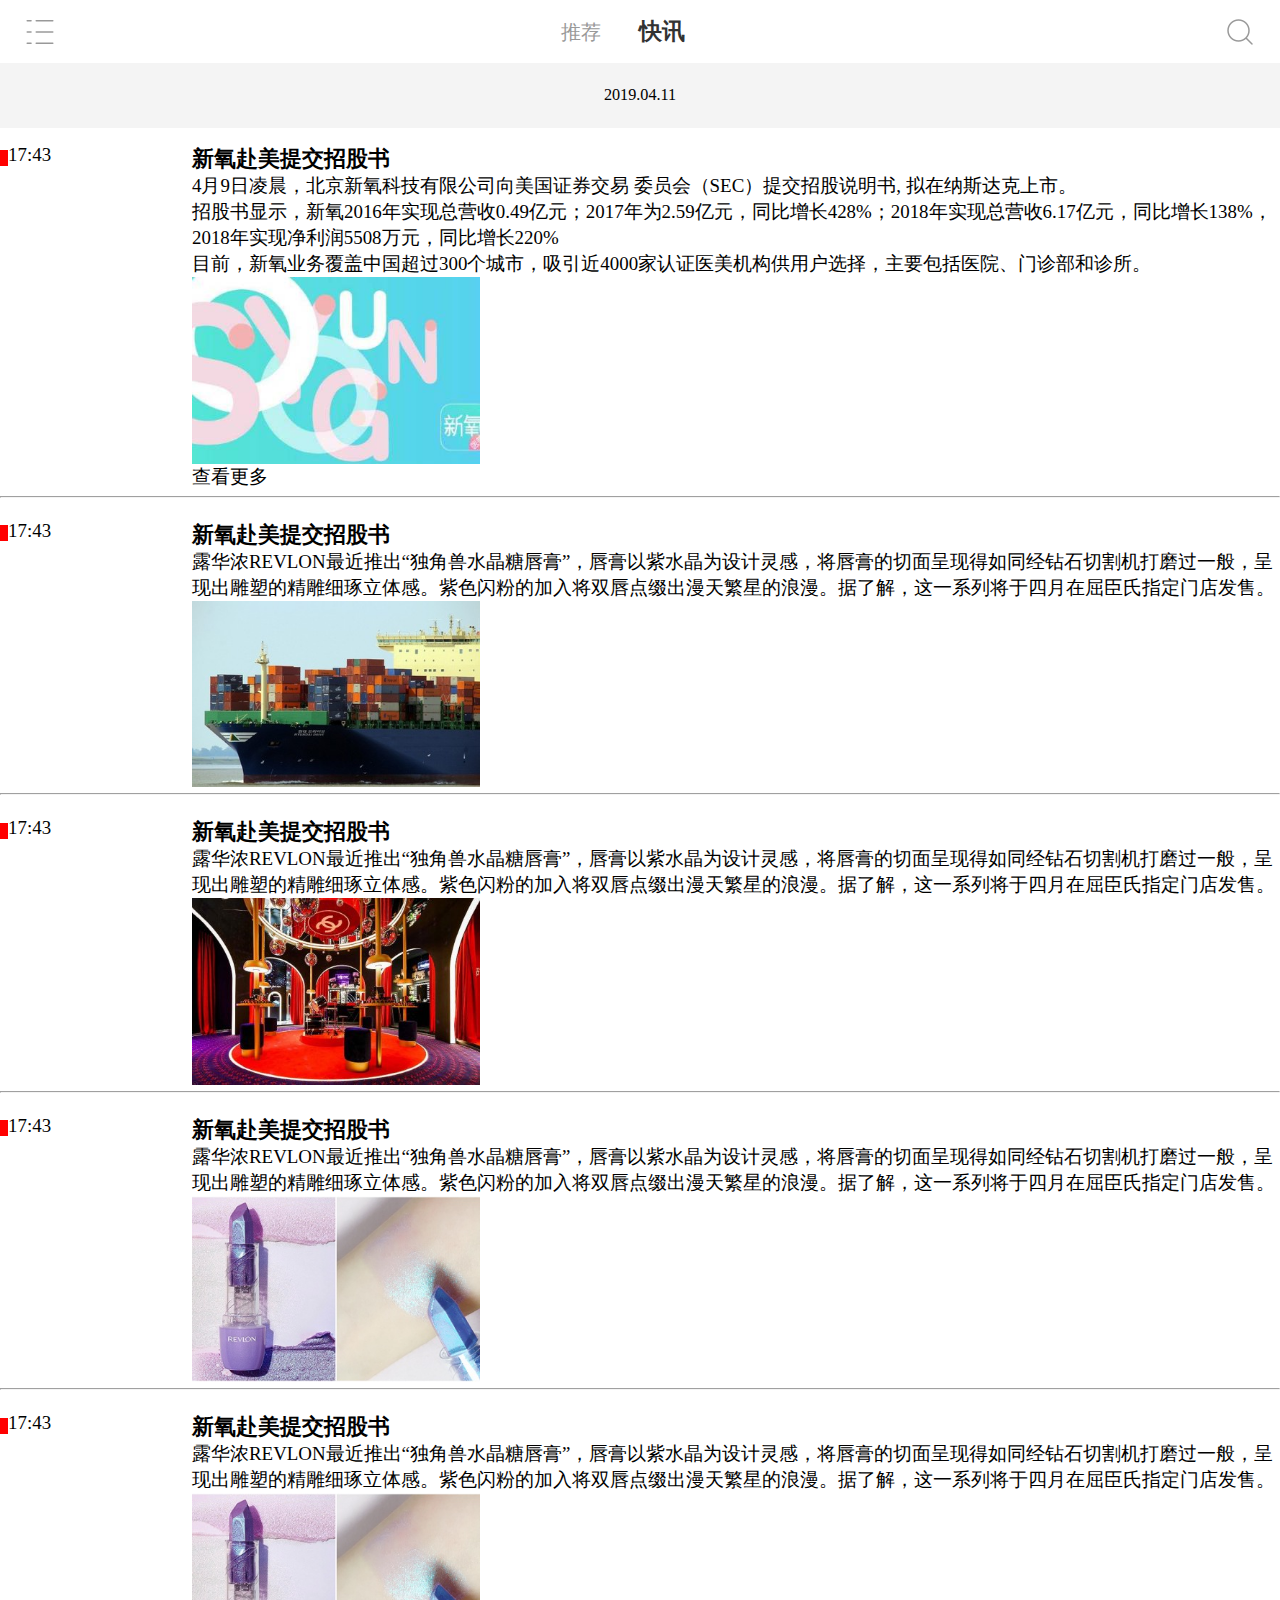
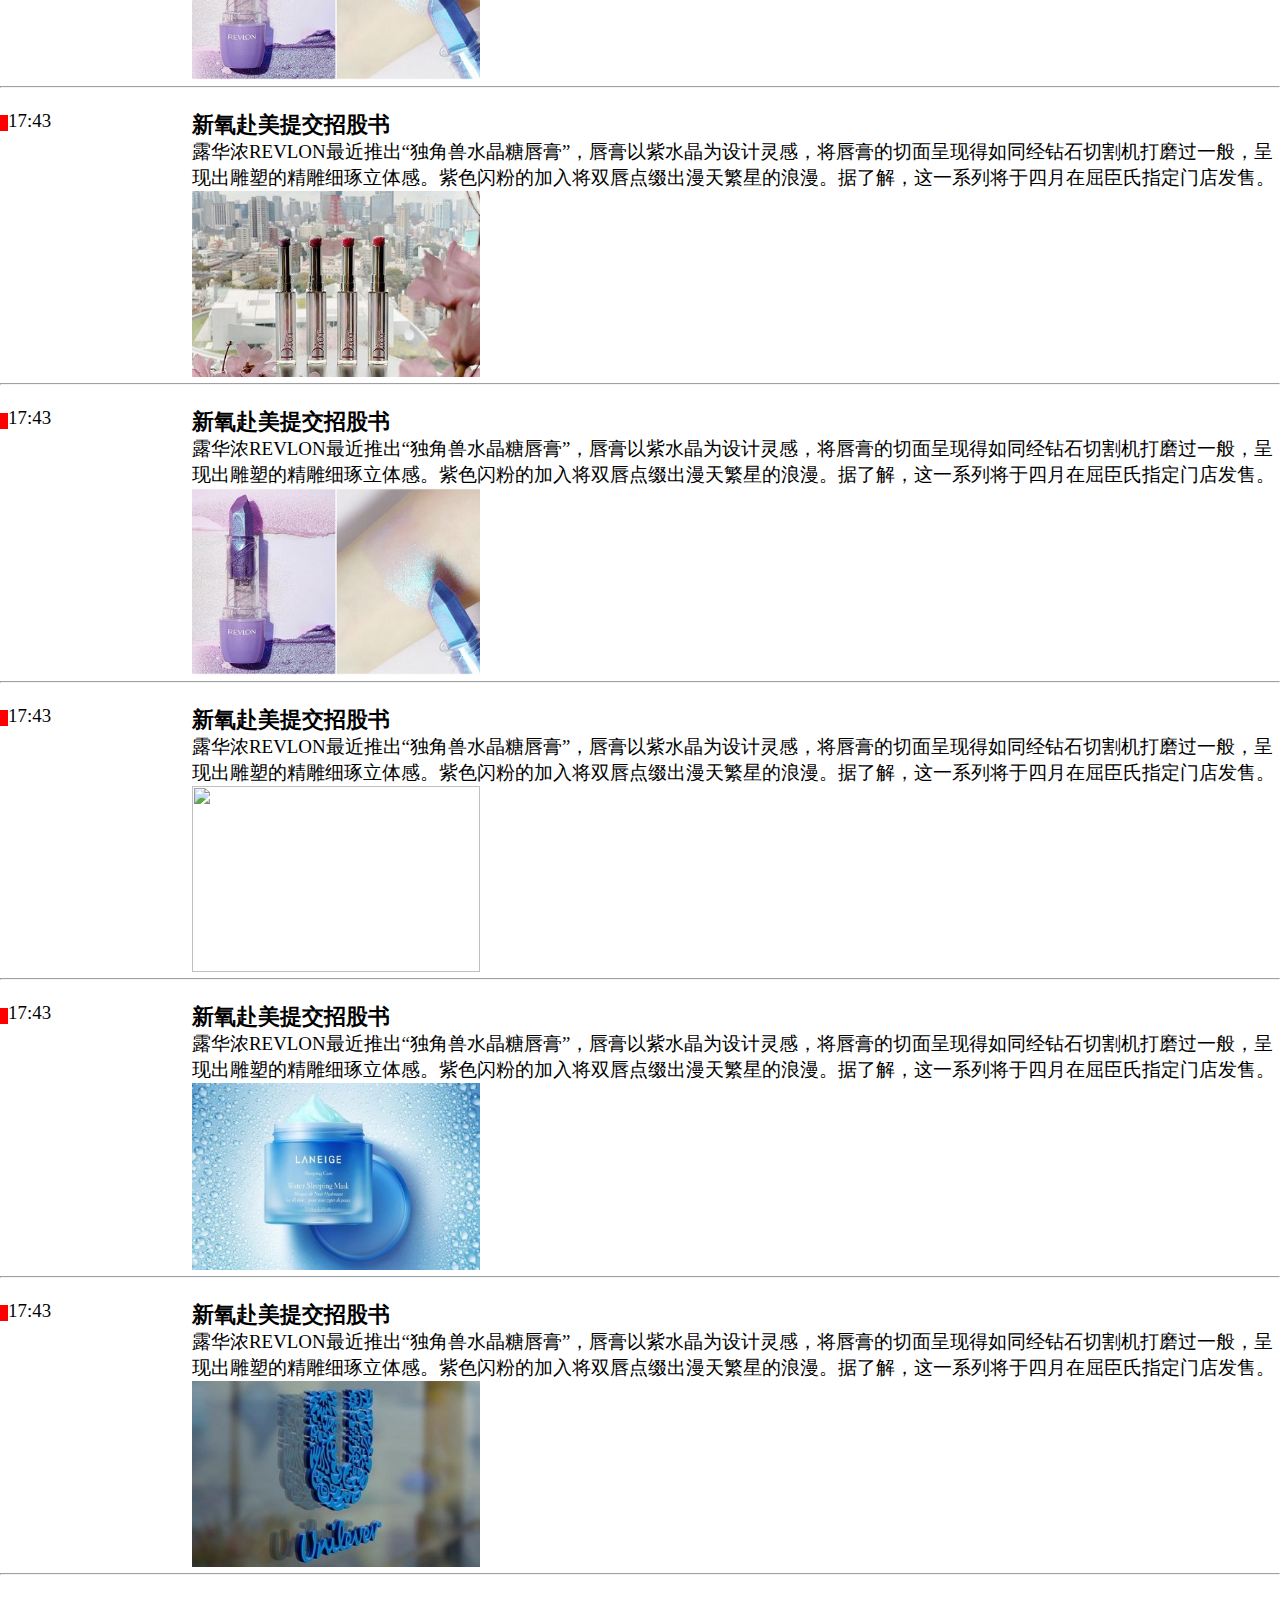
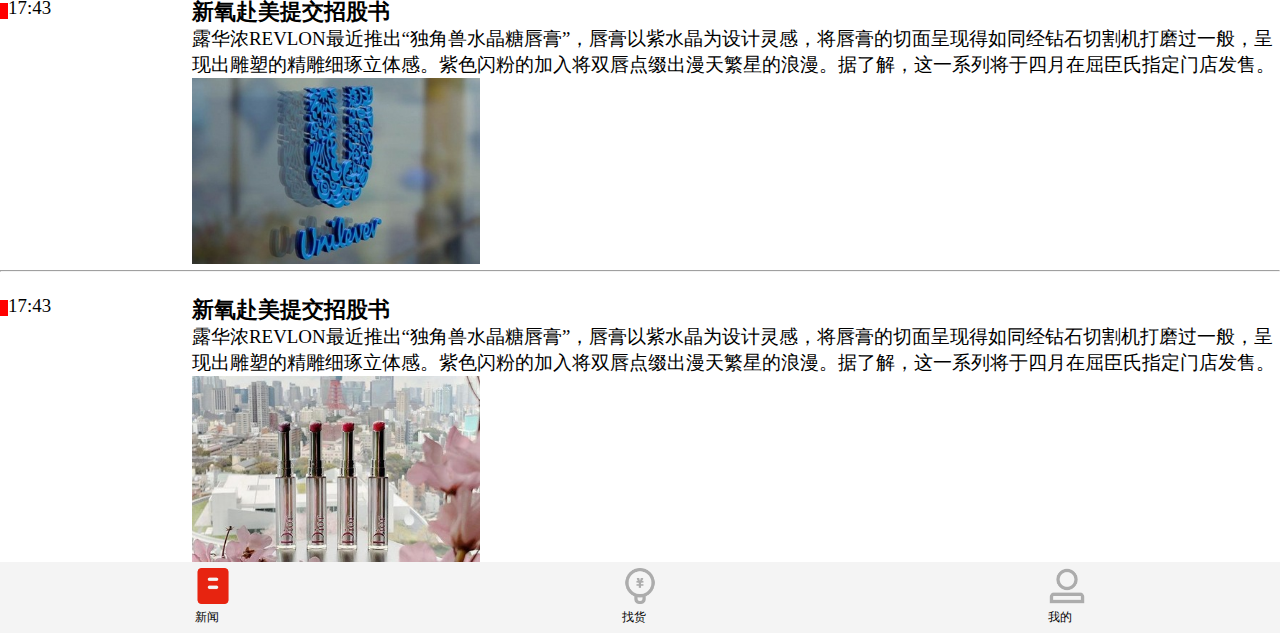
==== cheng.html @ 28752b2e "查看" ====
<!DOCTYPE html>
<html lang="en">

<head>
    <meta charset="UTF-8">
    <meta name="viewport" content="width=device-width, initial-scale=1.0">
    <meta http-equiv="X-UA-Compatible" content="ie=edge">
    <title>品观</title>
    <link rel="stylesheet" href="./css/reset.css">
    <link rel="stylesheet" href="./css/brand.css">
    <script src="./js/mui.min.js"></script>
    <script src="./js/mui.swiper.min.js"></script>


</head>

<body>
    <!-- 头部 -->
    <div class="box">
        <header>
            <div class="icon-bar"></div>
            <div class="topp">
                <a href="###">推荐</a>
                <a href="###" class="consult">快讯</a>
            </div>
            <div class="search "></div>
        </header>

        <!-- 内容 -->
        <section>

            <div class="time">
                <ul>
                    <li>2019</li>
                    <li>.</li>
                    <li>04</li>
                    <li>.</li>
                    <li>11</li>
                </ul>
            </div>
            <!-- 内容 -->


                <div class="'find_factory_list">


                <div class="kui find_factory_item">
                    <div class="one">
                        <div class="red"></div>
                        <div class="centens">17:43</div>
                    </div>

                    <div class="nine">
                        <div id="content" class="clearfix">
                            <h2>新氧赴美提交招股书</h2>
                            <p>4月9日凌晨，北京新氧科技有限公司向美国证券交易 委员会（SEC）提交招股说明书, 拟在纳斯达克上市。</p>
                            <p>招股书显示，新氧2016年实现总营收0.49亿元；2017年为2.59亿元，同比增长428%；2018年实现总营收6.17亿元，同比增长138%，2018年实现净利润5508万元，同比增长220%
                            </p>
                            <div id="spread">
                                <p>目前，新氧业务覆盖中国超过300个城市，吸引近4000家认证医美机构供用户选择，主要包括医院、门诊部和诊所。</p>

                            </div>
                        </div>
                        <div class="img"> <img src="./img/wh.jpg" alt="">
                            <p id="btn"> 查看更多 </p>
                        </div>
                    </div>
                </div>

                <hr>
                <div class="kui find_factory_item">
                    <div class="one">
                        <div class="red"></div>
                        <div class="centens">17:43</div>
                    </div>

                    <div class="nine">
                        <div id="content" class="clearfix">
                            <h2>新氧赴美提交招股书</h2>
                            <p>露华浓REVLON最近推出“独角兽水晶糖唇膏”，唇膏以紫水晶为设计灵感，将唇膏的切面呈现得如同经钻石切割机打磨过一般，呈现出雕塑的精雕细琢立体感。紫色闪粉的加入将双唇点缀出漫天繁星的浪漫。据了解，这一系列将于四月在屈臣氏指定门店发售。
                            </p>
                        </div>
                        <div class="img"> <img src="./img/5cab226b2f03c2.05506342.jpg@260h_400w_1e_1c_1wh.jpg" alt="">
                        </div>


                    </div>
                </div>

                <hr>
                <div class="kui find_factory_item">
                    <div class="one">
                        <div class="red"></div>
                        <div class="centens">17:43</div>
                    </div>

                    <div class="nine">
                        <div id="content" class="clearfix">
                            <h2>新氧赴美提交招股书</h2>
                            <p>露华浓REVLON最近推出“独角兽水晶糖唇膏”，唇膏以紫水晶为设计灵感，将唇膏的切面呈现得如同经钻石切割机打磨过一般，呈现出雕塑的精雕细琢立体感。紫色闪粉的加入将双唇点缀出漫天繁星的浪漫。据了解，这一系列将于四月在屈臣氏指定门店发售。
                            </p>
                        </div>
                        <div class="img"> <img src="./img/5cab1e7dc916e4.60292013.jpg@260h_400w_1e_1c_1wh.jpg" alt="">
                        </div>


                    </div>
                </div>

                <hr>
                <div class="kui find_factory_item">
                    <div class="one">
                        <div class="red"></div>
                        <div class="centens">17:43</div>
                    </div>

                    <div class="nine">
                        <div id="content" class="clearfix">
                            <h2>新氧赴美提交招股书</h2>
                            <p>露华浓REVLON最近推出“独角兽水晶糖唇膏”，唇膏以紫水晶为设计灵感，将唇膏的切面呈现得如同经钻石切割机打磨过一般，呈现出雕塑的精雕细琢立体感。紫色闪粉的加入将双唇点缀出漫天繁星的浪漫。据了解，这一系列将于四月在屈臣氏指定门店发售。
                            </p>
                        </div>
                        <div class="img"> <img src="./img/_1wh.jpg" alt=""> </div>


                    </div>
                </div>
                <hr>
                <div class="kui find_factory_item">
                    <div class="one">
                        <div class="red"></div>
                        <div class="centens">17:43</div>
                    </div>

                    <div class="nine">
                        <div id="content" class="clearfix">
                            <h2>新氧赴美提交招股书</h2>
                            <p>露华浓REVLON最近推出“独角兽水晶糖唇膏”，唇膏以紫水晶为设计灵感，将唇膏的切面呈现得如同经钻石切割机打磨过一般，呈现出雕塑的精雕细琢立体感。紫色闪粉的加入将双唇点缀出漫天繁星的浪漫。据了解，这一系列将于四月在屈臣氏指定门店发售。
                            </p>
                        </div>
                        <div class="img"> <img src="./img/_1wh.jpg" alt=""> </div>


                    </div>
                </div>
                <hr>
                <div class="kui find_factory_item">
                    <div class="one">
                        <div class="red"></div>
                        <div class="centens">17:43</div>
                    </div>

                    <div class="nine">
                        <div id="content" class="clearfix">
                            <h2>新氧赴美提交招股书</h2>
                            <p>露华浓REVLON最近推出“独角兽水晶糖唇膏”，唇膏以紫水晶为设计灵感，将唇膏的切面呈现得如同经钻石切割机打磨过一般，呈现出雕塑的精雕细琢立体感。紫色闪粉的加入将双唇点缀出漫天繁星的浪漫。据了解，这一系列将于四月在屈臣氏指定门店发售。
                            </p>
                        </div>
                        <div class="img"> <img src="./img/5cac57ae790e10.70316562.jpg@260h_400w_1e_1c_1wh.jpg" alt=""> </div>


                    </div>
                </div>
                <hr>
                <div class="kui find_factory_item">
                    <div class="one">
                        <div class="red"></div>
                        <div class="centens">17:43</div>
                    </div>

                    <div class="nine">
                        <div id="content" class="clearfix">
                            <h2>新氧赴美提交招股书</h2>
                            <p>露华浓REVLON最近推出“独角兽水晶糖唇膏”，唇膏以紫水晶为设计灵感，将唇膏的切面呈现得如同经钻石切割机打磨过一般，呈现出雕塑的精雕细琢立体感。紫色闪粉的加入将双唇点缀出漫天繁星的浪漫。据了解，这一系列将于四月在屈臣氏指定门店发售。
                            </p>
                        </div>
                        <div class="img"> <img src="./img/_1wh.jpg" alt=""> </div>


                    </div>
                </div>
                <hr>
                <div class="kui find_factory_item">
                    <div class="one">
                        <div class="red"></div>
                        <div class="centens">17:43</div>
                    </div>

                    <div class="nine">
                        <div id="content" class="clearfix">
                            <h2>新氧赴美提交招股书</h2>
                            <p>露华浓REVLON最近推出“独角兽水晶糖唇膏”，唇膏以紫水晶为设计灵感，将唇膏的切面呈现得如同经钻石切割机打磨过一般，呈现出雕塑的精雕细琢立体感。紫色闪粉的加入将双唇点缀出漫天繁星的浪漫。据了解，这一系列将于四月在屈臣氏指定门店发售。
                            </p>
                        </div>
                        <div class="img"> <img src="./img/5cac57ae790e10.70316562.jpg@260h_400w_1e_1c_1wh.jpg alt=""> </div>


                    </div>
                </div>
                <hr>
                <div class="kui find_factory_item">
                    <div class="one">
                        <div class="red"></div>
                        <div class="centens">17:43</div>
                    </div>

                    <div class="nine">
                        <div id="content" class="clearfix">
                            <h2>新氧赴美提交招股书</h2>
                            <p>露华浓REVLON最近推出“独角兽水晶糖唇膏”，唇膏以紫水晶为设计灵感，将唇膏的切面呈现得如同经钻石切割机打磨过一般，呈现出雕塑的精雕细琢立体感。紫色闪粉的加入将双唇点缀出漫天繁星的浪漫。据了解，这一系列将于四月在屈臣氏指定门店发售。
                            </p>
                        </div>
                        <div class="img"> <img src="./img/5cac6316c0cb75.42921945.jpg@260h_400w_1e_1c_1wh.jpg" alt=""> </div>


                    </div>
                </div>
                <hr>
                <div class="kui find_factory_item">
                    <div class="one">
                        <div class="red"></div>
                        <div class="centens">17:43</div>
                    </div>

                    <div class="nine">
                        <div id="content" class="clearfix">
                            <h2>新氧赴美提交招股书</h2>
                            <p>露华浓REVLON最近推出“独角兽水晶糖唇膏”，唇膏以紫水晶为设计灵感，将唇膏的切面呈现得如同经钻石切割机打磨过一般，呈现出雕塑的精雕细琢立体感。紫色闪粉的加入将双唇点缀出漫天繁星的浪漫。据了解，这一系列将于四月在屈臣氏指定门店发售。
                            </p>
                        </div>
                        <div class="img"> <img src="./img/5ca5ffe113af85.43394023.jpg@260h_400w_1e_1c_1wh.jpg" alt=""> </div>


                    </div>
                </div>
                <hr>
                <div class="kui find_factory_item">
                    <div class="one">
                        <div class="red"></div>
                        <div class="centens">17:43</div>
                    </div>

                    <div class="nine">
                        <div id="content" class="clearfix">
                            <h2>新氧赴美提交招股书</h2>
                            <p>露华浓REVLON最近推出“独角兽水晶糖唇膏”，唇膏以紫水晶为设计灵感，将唇膏的切面呈现得如同经钻石切割机打磨过一般，呈现出雕塑的精雕细琢立体感。紫色闪粉的加入将双唇点缀出漫天繁星的浪漫。据了解，这一系列将于四月在屈臣氏指定门店发售。
                            </p>
                        </div>
                        <div class="img"> <img src="./img/5ca5ffe113af85.43394023.jpg@260h_400w_1e_1c_1wh.jpg" alt=""> </div>


                    </div>
                </div>
                <hr>
                <div class="kui find_factory_item">
                    <div class="one">
                        <div class="red"></div>
                        <div class="centens">17:43</div>
                    </div>

                    <div class="nine">
                        <div id="content" class="clearfix">
                            <h2>新氧赴美提交招股书</h2>
                            <p>露华浓REVLON最近推出“独角兽水晶糖唇膏”，唇膏以紫水晶为设计灵感，将唇膏的切面呈现得如同经钻石切割机打磨过一般，呈现出雕塑的精雕细琢立体感。紫色闪粉的加入将双唇点缀出漫天繁星的浪漫。据了解，这一系列将于四月在屈臣氏指定门店发售。
                            </p>
                        </div>
                        <div class="img"> <img src="./img/5cac57ae790e10.70316562.jpg@260h_400w_1e_1c_1wh.jpg" alt=""> </div>


                    </div>
                </div>

            </div>



        </section>



        <footer>
            <div>
                <div class="xinwen"></div>
                <p>新闻</p>
            </div>

            <div>
                <div class="zhaohuo"></div>
                <p>找货</p>
            </div>

            <div>
                <div class="woode"></div>
                <p>我的</p>
            </div>




        </footer>
    </div>
</body>

</html>
<script src="./js/index.js"></script>
<script src="./js/font.js"></script>
<!-- <script src="./js/iscroll.js"></script> -->
---- css/brand.css ----
.box{
    width: 100%;
    height: 100%;
    display: flex;
    flex-direction: column;
}
header{
    height: 1.1733rem;
    /* background: salmon; */
    display: flex;
}
.topp{
    flex: 1;
    text-align: center;
    
}
.topp>a{
    margin-right: 0.64rem;
    display: inline-block;
    line-height: 0.64rem;
    padding-top: 0.266667rem;
    padding-bottom: 0.186667rem;
    font-size: 0.373333rem;
    color: #999;
    position: relative;
}
a.consult{
    font-family: PingFangSC-Medium;
    font-weight: 600;
    font-size: 0.426667rem;
    color: #333;
}
a.consult::after{
    background: #E72410;
}consult
a::after{
    content: " ";
    position: absolute;
    bottom: 0;
    left: 50%;
    height: 0.053333rem;
    width: 0.533333rem;
    background: transparent;
    -webkit-transform: translateX(-50%);
    transform: translateX(-50%);
    border-radius: 0.213333rem;
}
.search{
    width: 1.466667rem;
    height: 100%;
    overflow: hidden;
    background: url(../img/all_search.png) center no-repeat;
    background-size: 0.666667rem;
}
.icon-bar{
    width: 1.466667rem;
    height: 100%;
    overflow: hidden;
    background: url(../img/all_channel.png) center no-repeat;
    background-size: 0.666667rem;
}

section{
    flex: 1;
   height: 100%;
    display: flex;
    flex-direction: column;
    overflow: hidden;
}
.time{
    font-size: 0.3rem;
    list-style:none
}
.time ul{
    display: flex;
    justify-content: center;
    width: 100vw;
    height: 1.2rem;
    background: rgb(244,244,244);
    line-height: 1.2rem;
}
.kui{
    flex: 10;
    display: flex;
    font-size: 0.35rem;
    padding-top: 0.3rem;
}
.kui .one{
    flex: 1.5;
    /* background: rgb(210, 233, 5); */
    display: flex;
}
.red{
    font-size: 0.3rem;
    background:red;
    width: 0.15rem;
    height: 0.3rem;
    margin-top: 0.1rem
}
.centens{
   justify-content: center
}

.kui .nine{
    flex: 8.5;
}
h2{
    font-size: 0.4rem;
    font-weight: bold;
}
.content{
    width: 100%;
    /* height: 2rem; */
    padding-top: 0.4rem
    /* background: rgb(210, 233, 5); */
}
.img img{
    width: 5.33rem;
    height: 3.45rem;
}
hr{
    border-color: rgb(244,244,244);
    width: 100vw;
}




























footer{
    height: 1.307rem;
    background: rgb(244,244,244);
    display: flex;
    /* flex-wrap: wrap; */
    justify-content: space-around
    
}

.xinwen{
    width: 0.88rem;
    height: 0.88rem;
    overflow: hidden;
    background: url(../img/ws_active.png) center no-repeat;
    background-size: 0.666667rem;
}
.zhaohuo{
    width: 0.88rem;
    height: 0.88rem;
    overflow: hidden;
    background: url(../img/dwawds.png) center no-repeat;
    background-size: 0.666667rem;
}
.woode{
    width: 0.88rem;
    height: 0.88rem;
    overflow: hidden;
    background: url(../img/footer.png) center no-repeat;
    background-size: 0.666667rem;
}
footer p{
  margin-left: 0.1rem 
}
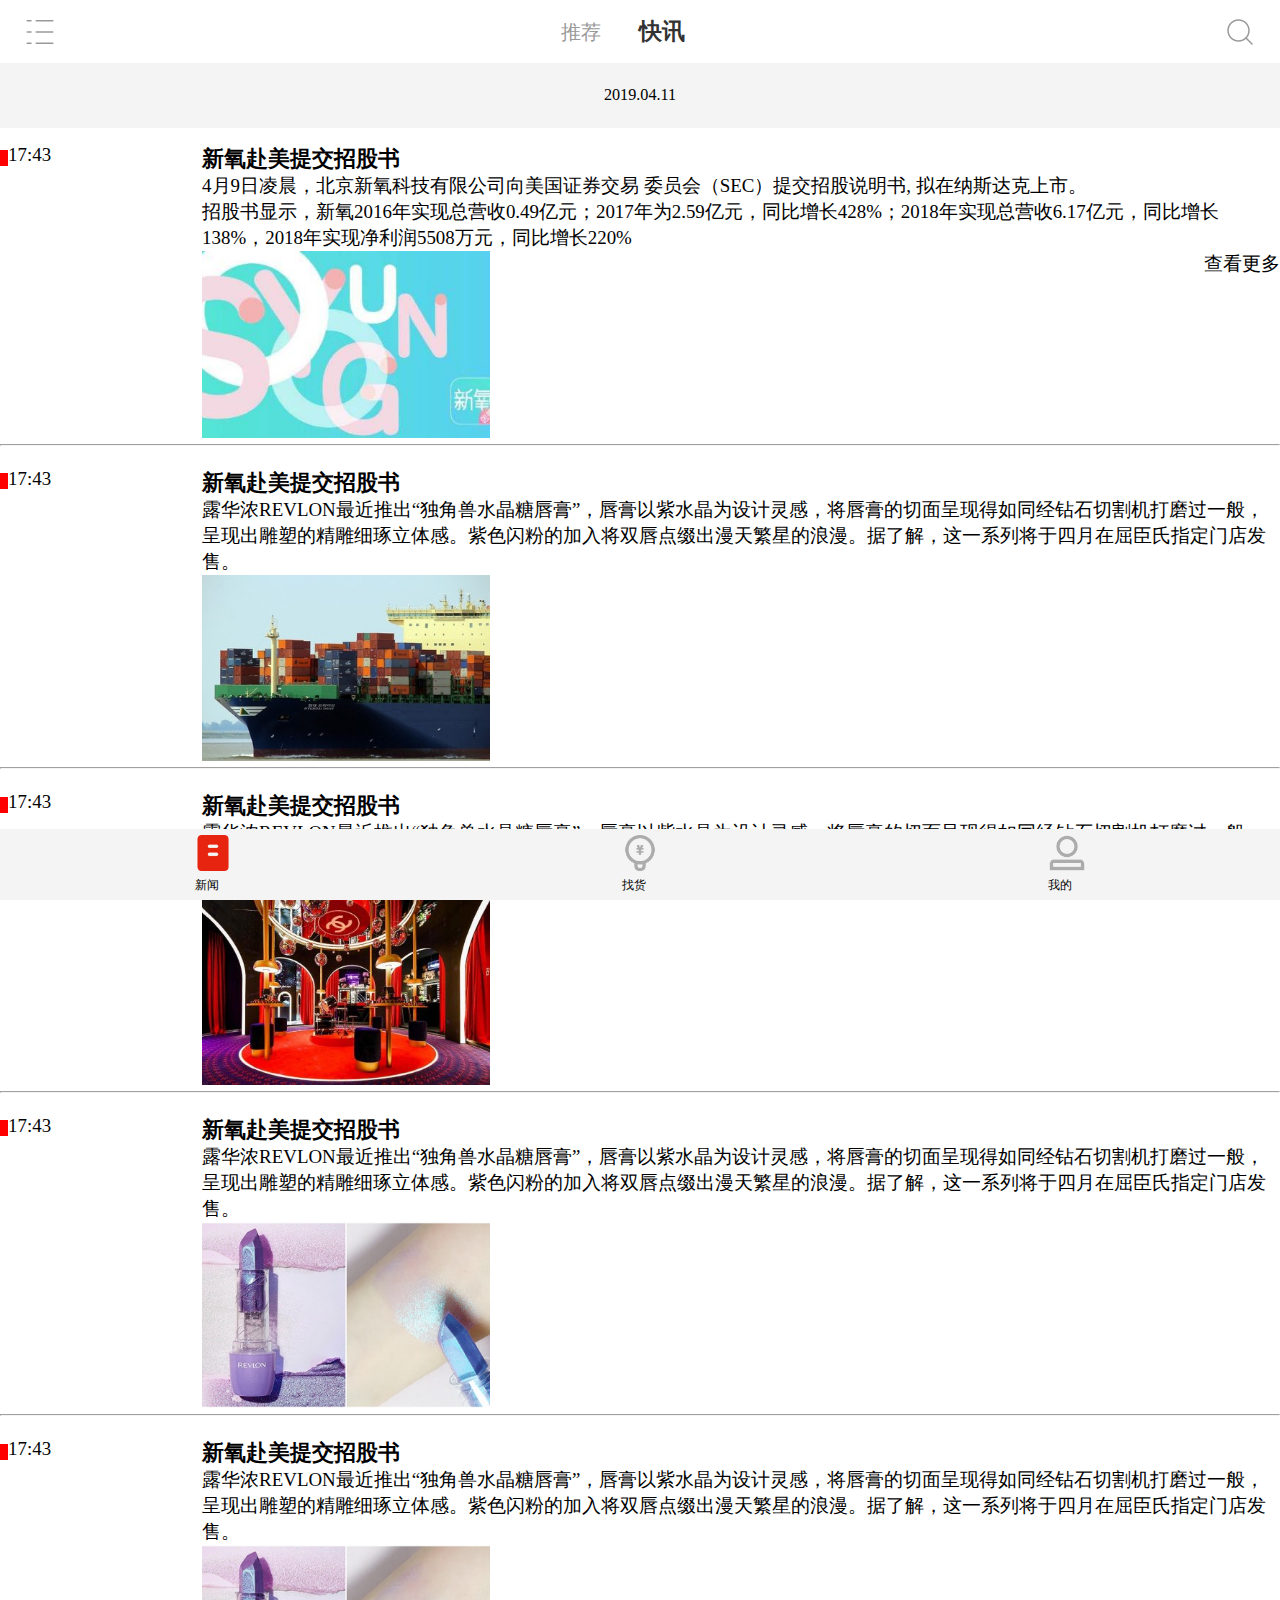
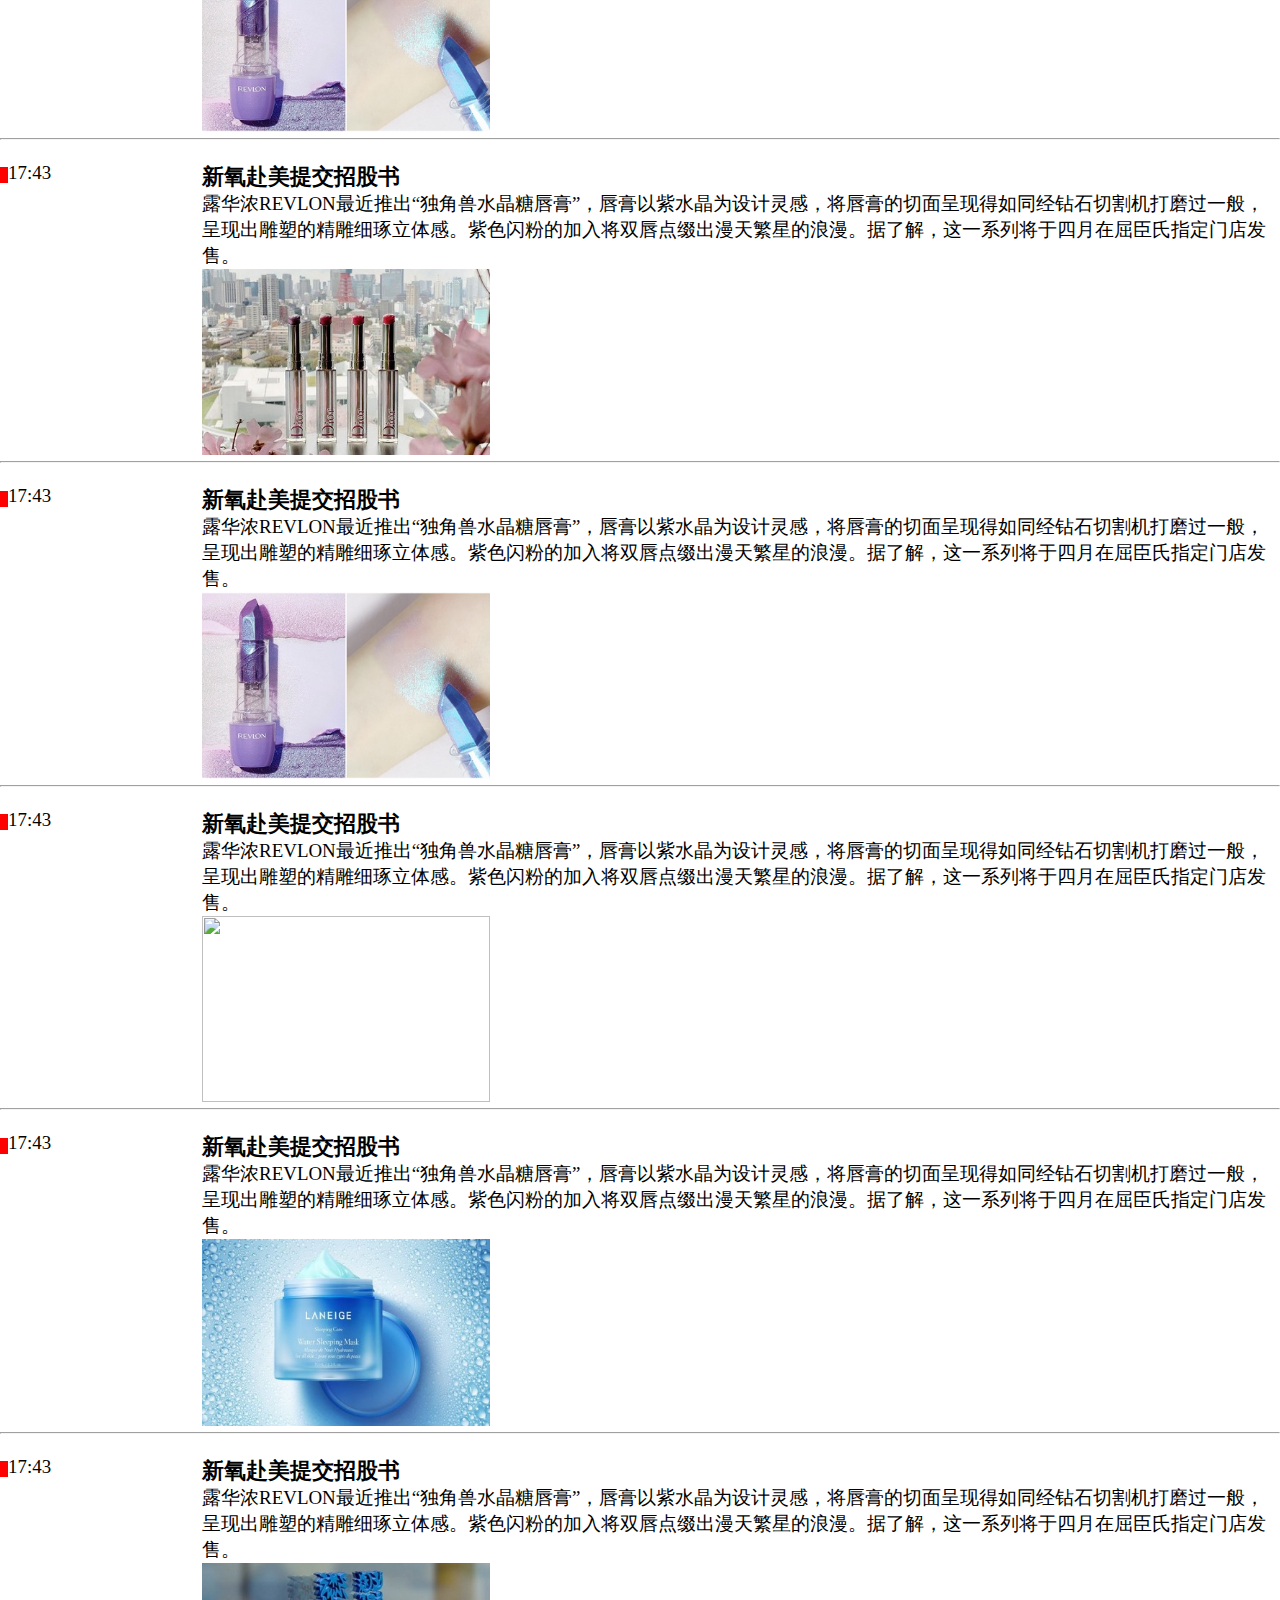
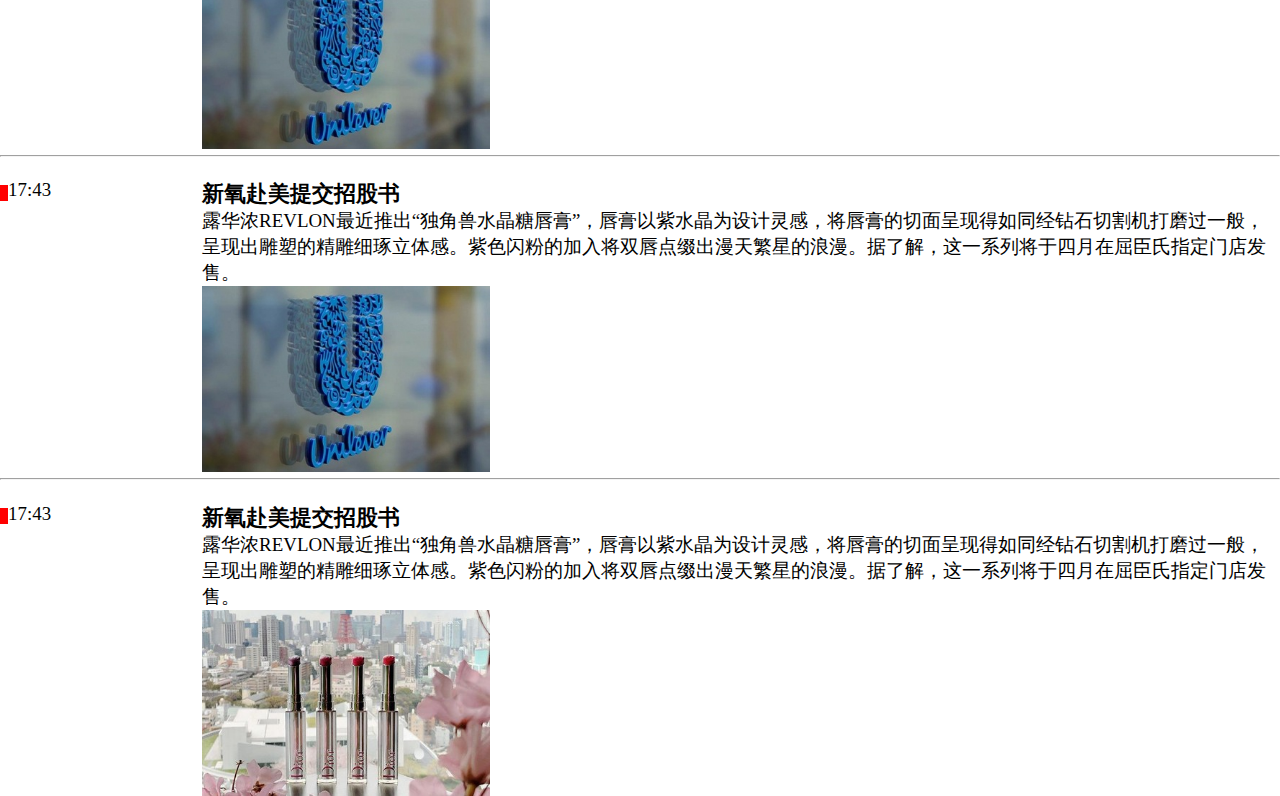
==== commit dde08831: "修改" ====
--- a/cheng.html
+++ b/cheng.html
@@ -7,7 +7,7 @@
     <meta http-equiv="X-UA-Compatible" content="ie=edge">
     <title>品观</title>
     <link rel="stylesheet" href="./css/reset.css">
-    <link rel="stylesheet" href="./css/brand.css">
+    <link rel="stylesheet" href="./css/btn.css">
     <script src="./js/mui.min.js"></script>
     <script src="./js/mui.swiper.min.js"></script>
 
@@ -302,6 +302,6 @@
 </body>
 
 </html>
-<script src="./js/index.js"></script>
+<script src="./js/btn.js"></script>
 <script src="./js/font.js"></script>
 <!-- <script src="./js/iscroll.js"></script> -->--- a/css/btn.css
+++ b/css/btn.css
@@ -0,0 +1,201 @@
+.box{
+    width: 100%;
+    height: 100%;
+    display: flex;
+    flex-direction: column;
+}
+header{
+    height: 1.1733rem;
+    /* background: salmon; */
+    display: flex;
+}
+.topp{
+    flex: 1;
+    text-align: center;
+    
+}
+.topp>a{
+    margin-right: 0.64rem;
+    display: inline-block;
+    line-height: 0.64rem;
+    padding-top: 0.266667rem;
+    padding-bottom: 0.186667rem;
+    font-size: 0.373333rem;
+    color: #999;
+    position: relative;
+}
+a.consult{
+    font-family: PingFangSC-Medium;
+    font-weight: 600;
+    font-size: 0.426667rem;
+    color: #333;
+}
+a.consult::after{
+    background: #E72410;
+}consult
+a::after{
+    content: " ";
+    position: absolute;
+    bottom: 0;
+    left: 50%;
+    height: 0.053333rem;
+    width: 0.533333rem;
+    background: transparent;
+    -webkit-transform: translateX(-50%);
+    transform: translateX(-50%);
+    border-radius: 0.213333rem;
+}
+.search{
+    width: 1.466667rem;
+    height: 100%;
+    overflow: hidden;
+    background: url(../img/all_search.png) center no-repeat;
+    background-size: 0.666667rem;
+}
+.icon-bar{
+    width: 1.466667rem;
+    height: 100%;
+    overflow: hidden;
+    background: url(../img/all_channel.png) center no-repeat;
+    background-size: 0.666667rem;
+}
+
+section{
+    flex: 1;
+   height: 100%;
+    display: flex;
+    flex-direction: column;
+    overflow: hidden;
+}
+.time{
+    font-size: 0.3rem;
+    list-style:none
+}
+.time ul{
+    display: flex;
+    justify-content: center;
+    width: 100vw;
+    height: 1.2rem;
+    background: rgb(244,244,244);
+    line-height: 1.2rem;
+}
+.kui{
+    flex: 10;
+    display: flex;
+    font-size: 0.35rem;
+    padding-top: 0.3rem;
+}
+.kui .one{
+    flex: 1.5;
+    /* background: rgb(210, 233, 5); */
+    display: flex;
+}
+.red{
+    font-size: 0.3rem;
+    background:red;
+    width: 0.15rem;
+    height: 0.3rem;
+    margin-top: 0.1rem
+}
+.centens{
+   justify-content: center
+}
+
+.kui .nine{
+    flex: 8;
+}
+
+
+h2{
+    font-size: 0.4rem;
+    font-weight: bold;
+}
+.content{
+    width: 100%;
+    /* height: 2rem; */
+    padding-top: 0.4rem
+    /* background: rgb(210, 233, 5); */
+}
+.img img{
+    width: 5.33rem;
+    height: 3.45rem;
+}
+hr{
+    border-color: rgb(244,244,244);
+    width: 100vw;
+}
+
+
+
+
+
+
+
+
+
+
+
+
+
+
+
+
+
+
+
+
+
+
+
+
+
+
+
+
+footer{
+    height: 1.307rem;
+    background: rgb(244,244,244);
+    display: flex;
+    /* flex-wrap: wrap; */
+    justify-content: space-around;
+    position: fixed;
+    bottom: 0;
+    width: 100%;
+}
+
+.xinwen{
+    width: 0.88rem;
+    height: 0.88rem;
+    overflow: hidden;
+    background: url(../img/ws_active.png) center no-repeat;
+    background-size: 0.666667rem;
+}
+.zhaohuo{
+    width: 0.88rem;
+    height: 0.88rem;
+    overflow: hidden;
+    background: url(../img/dwawds.png) center no-repeat;
+    background-size: 0.666667rem;
+}
+.woode{
+    width: 0.88rem;
+    height: 0.88rem;
+    overflow: hidden;
+    background: url(../img/footer.png) center no-repeat;
+    background-size: 0.666667rem;
+}
+footer p{
+  margin-left: 0.1rem 
+}
+#spread {
+    height: 0px;
+    overflow: hidden;
+}
+#btn{
+    float: right;
+} 
+.clearfix:before,
+.clearfix:after {
+    content: "";
+    display: table;
+}
